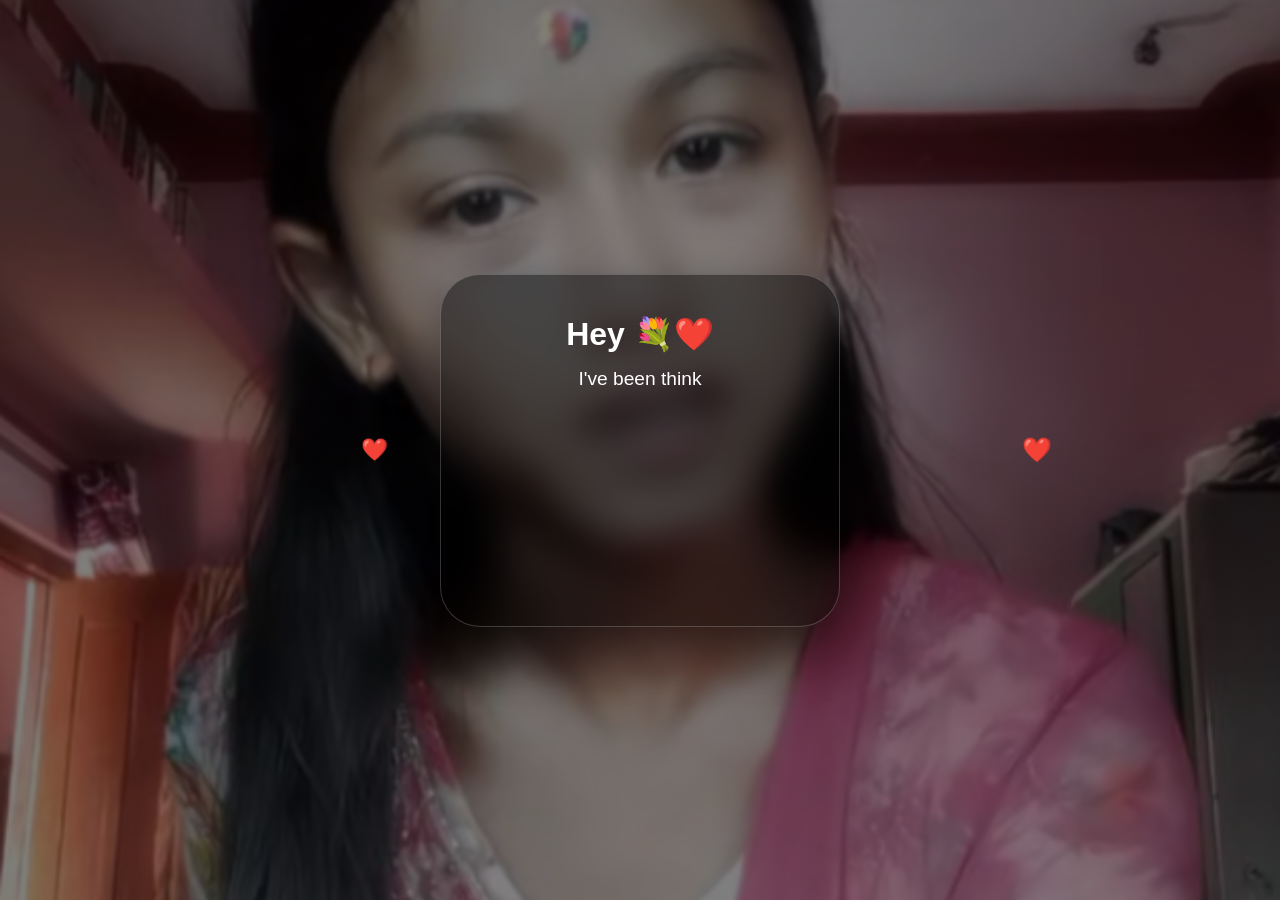
==== index.html @ e8b163b7 "Update index.html" ====
<!DOCTYPE html>
<html lang="en">
<head>
    <meta charset="UTF-8">
    <meta name="viewport" content="width=device-width, initial-scale=1.0">
    <title>For Someone Special ❤️</title>
    <style>
        :root {
            --primary-pink: #ff758c;
            --accent-green: #00ff88;
        }

        * { margin: 0; padding: 0; box-sizing: border-box; font-family: 'Segoe UI', sans-serif; }

        body {
            min-height: 100vh;
            display: flex;
            justify-content: center;
            align-items: center;
            overflow: hidden;
            background: linear-gradient(rgba(0,0,0,0.5), rgba(0,0,0,0.5)), url("her.png");
            background-size: cover;
            background-position: center;
        }

        .heart {
            position: absolute;
            pointer-events: none;
            z-index: 1;
            animation: floatUp 6s linear infinite;
        }

        @keyframes floatUp {
            0% { transform: translateY(110vh) rotate(0deg); opacity: 1; }
            100% { transform: translateY(-10vh) rotate(360deg); opacity: 0; }
        }

        @keyframes hoverFloat {
            0%, 100% { transform: translateY(0); }
            50% { transform: translateY(-10px); }
        }

        .container {
            position: relative;
            z-index: 10;
            text-align: center;
            color: white;
            background: rgba(0, 0, 0, 0.45);
            backdrop-filter: blur(15px);
            border: 1px solid rgba(255, 255, 255, 0.2);
            padding: 40px 25px;
            border-radius: 40px;
            width: 90%;
            max-width: 400px;
            box-shadow: 0 20px 50px rgba(0,0,0,0.5);
        }

        .typing {
            margin: 15px 0;
            font-size: 1.2rem;
            min-height: 50px;
            font-weight: 300;
        }

        #final-reveal {
            opacity: 0;
            transform: scale(0.8);
            transition: all 0.8s cubic-bezier(0.175, 0.885, 0.32, 1.275);
            pointer-events: none;
        }

        #final-reveal.show {
            opacity: 1;
            transform: scale(1);
            pointer-events: auto;
        }

        .buttons {
            display: flex;
            justify-content: center;
            align-items: center;
            gap: 15px;
            margin-top: 25px;
            min-height: 100px;
        }

        button {
            padding: 12px 35px;
            font-size: 1.1rem;
            font-weight: bold;
            border: none;
            border-radius: 50px;
            cursor: pointer;
            transition: all 0.3s cubic-bezier(0.175, 0.885, 0.32, 1.275);
            animation: hoverFloat 3s ease-in-out infinite;
        }

        #noBtn { animation-delay: 0.5s; }

        button:hover {
            transform: scale(1.1) translateY(-5px);
            box-shadow: 0 10px 20px rgba(255, 255, 255, 0.2);
        }

        .yes { background: var(--accent-green); color: #004d2c; }
        .no { background: #ff4d4d; color: white; }

        .celebration {
            position: fixed;
            inset: 0;
            z-index: 100;
            display: flex;
            justify-content: center;
            align-items: center;
            flex-direction: column;
            background: linear-gradient(135deg, #ff758c, #ff4d4d);
            color: white;
            text-align: center;
            padding: 20px;
        }

        .social-btn {
            margin-top: 20px;
            padding: 12px 30px;
            background: white;
            color: #ff4d4d;
            text-decoration: none;
            border-radius: 50px;
            font-weight: bold;
        }
    </style>
</head>
<body>

<div class="container">
    <h1>Hey 💐❤️</h1>
    
    <div class="typing" id="text"></div>

    <div id="final-reveal">
        <h2 id="mainQuestion" style="margin-top: 10px;">Will you be mine? 🤭</h2>
        <div class="buttons">
            <button class="yes" id="yesBtn" onclick="yesClick()">Yes 😍</button>
            <button class="no" id="noBtn" onclick="noClick()">No 😅</button>
        </div>
    </div>
</div>

<script>
    // 1. Background Hearts
    function spawnHearts() {
        const h = document.createElement("div");
        h.className = "heart";
        h.innerHTML = "❤️";
        h.style.left = Math.random() * 100 + "vw";
        h.style.fontSize = (15 + Math.random() * 20) + "px";
        h.style.animationDuration = (4 + Math.random() * 3) + "s";
        document.body.appendChild(h);
        setTimeout(() => h.remove(), 6000);
    }
    setInterval(spawnHearts, 400);

    // 2. Typing Effect Logic
    const lines = [
        "I've been thinking about us...",
        "You make everything better 😊",
        "And I really have to ask..."
    ];
    
    let lineIdx = 0;
    let charIdx = 0;
    let target = document.getElementById("text");

    function type() {
        if (lineIdx < lines.length) {
            if (charIdx < lines[lineIdx].length) {
                target.innerHTML += lines[lineIdx].charAt(charIdx);
                charIdx++;
                setTimeout(type, 70);
            } else {
                setTimeout(() => {
                    if (lineIdx < lines.length - 1) {
                        target.innerHTML = "";
                        charIdx = 0;
                        lineIdx++;
                        type();
                    } else {
                        showQuestion();
                    }
                }, 1500);
            }
        }
    }

    function showQuestion() {
        document.getElementById("final-reveal").classList.add("show");
    }

    type(); 

    // 3. Updated Logic for the emoji 😩
    let noClickCount = 0;

    function noClick() {
        const noBtn = document.getElementById("noBtn");
        const question = document.getElementById("mainQuestion");
        
        noClickCount++;

        if (noClickCount === 1) {
            // Main question text changes
            question.innerHTML = "Think again! 🤔";
            // No button emoji changes to 😩
            noBtn.innerHTML = "No 😩";
        } else if (noClickCount >= 2) {
            // Second click: No button transforms to Yes
            noBtn.innerHTML = "Yes! 😍";
            noBtn.style.background = "#00ff88";
            noBtn.style.color = "#004d2c";
            noBtn.onclick = yesClick;
            
            // Speed up the hover animation for excitement
            noBtn.style.animation = "hoverFloat 1s ease-in-out infinite";
        }
    }

    function yesClick() {
    document.querySelector(".container").style.display = "none";
    const final = document.createElement("div");
    final.className = "celebration";
    
    // Updated HTML to include the GIF at the top
    final.innerHTML = `
        <img src="https://media4.giphy.com/media/v1.Y2lkPTc5MGI3NjExdXB5eHVicHJrZWhvc3J1dm9qZTRvdnlxY2I1ZWJ3cTJtOXBjMnE5aSZlcD12MV9pbnRlcm5hbF9naWZfYnlfaWQmY3Q9Zw/1JmGiBtqTuehfYxuy9/giphy.gif" 
             alt="Hugging Bears" 
             style="width: 200px; margin-bottom: 20px; border-radius: 20px;">
        
        <h1 style="font-size: 2.5rem; margin-bottom: 10px;"> I knew you couldn't say no! 😉💖</h1>
        <p style="font-size: 1.2rem;">Check your messages!</p>
        <a href="https://www.instagram.com/sujalbhurtel_069/#" target="_blank" class="social-btn">Message Me Now 💌</a>
    `;
    
    document.body.appendChild(final);
    
    // Burst of hearts for the celebration
    for(let i=0; i<100; i++) setTimeout(spawnHearts, i*20);
}
</script>

</body>
</html>
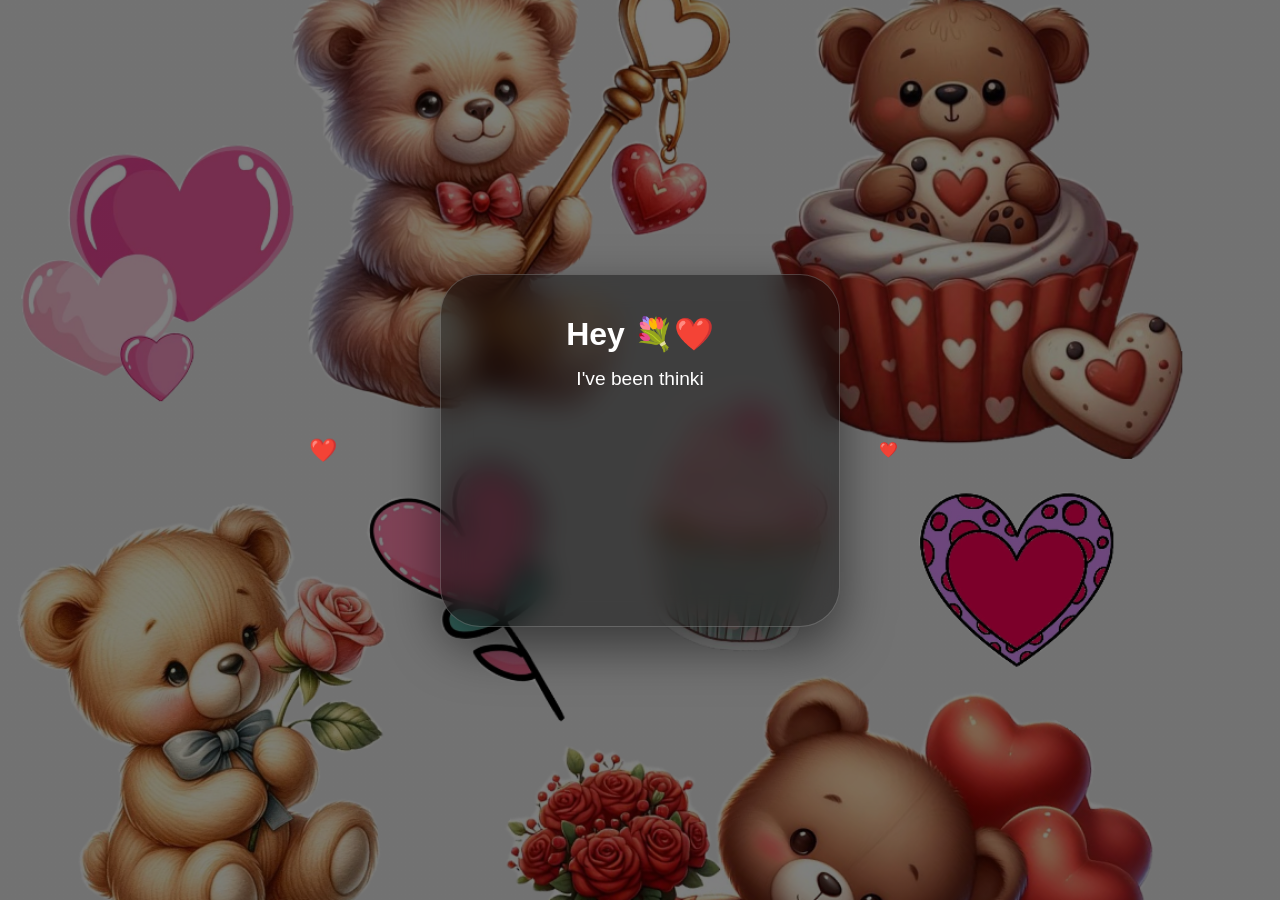
==== commit 96b623ae: "Update index.html" ====
--- a/index.html
+++ b/index.html
@@ -164,7 +164,10 @@
     const lines = [
         "I've been thinking about us...",
         "You make everything better 😊",
-        "And I really have to ask..."
+        "Whenever I talk to you, my day becomes great💖",
+        "I never knew what love truly meant until you walked into my life.💝",
+        "You're the reason behind my every smile these days🤭",
+        "And I really wanted to ask...",
     ];
     
     let lineIdx = 0;
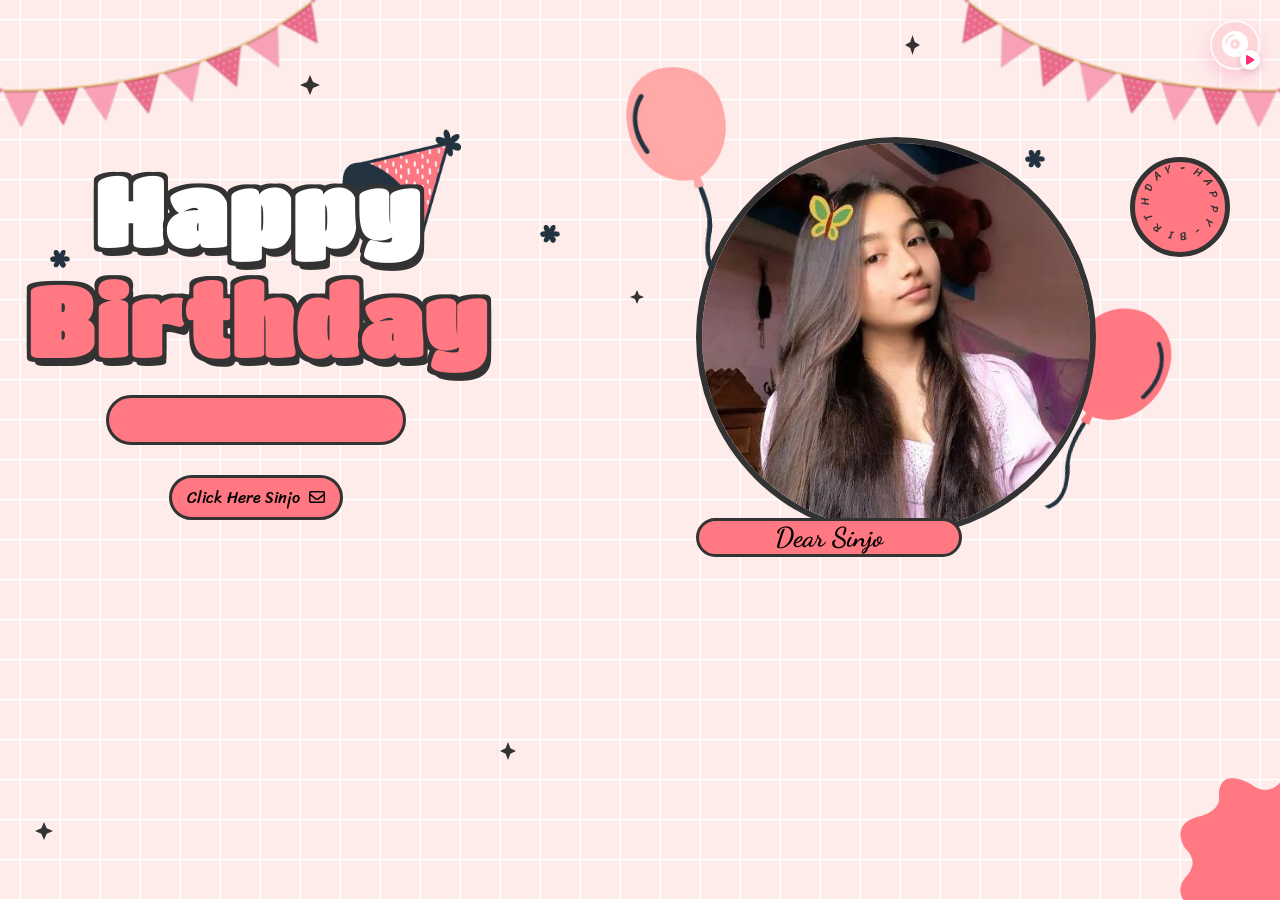
==== commit cc16d4e4: "Add files via upload" ====
--- a/index.html
+++ b/index.html
@@ -1,254 +1,317 @@
 <!DOCTYPE html>
 <html lang="en">
+
 <head>
     <meta charset="UTF-8">
     <meta name="viewport" content="width=device-width, initial-scale=1.0">
-    <title>For Someone Special ❤️</title>
-    <style>
-        :root {
-            --primary-pink: #ff758c;
-            --accent-green: #00ff88;
+    <meta name="title" content="Happy Birthday Website 2.0 | Aoudumber Bade">
+    <meta name="github" content="https://github.com/Aoudumber-Bade">
+    <title>Happy Birthday, Sinjo😚</title>
+    <link rel="stylesheet" href="style.css">
+    <link rel="stylesheet" href="https://cdnjs.cloudflare.com/ajax/libs/font-awesome/6.5.1/css/all.min.css"
+        integrity="sha512-DTOQO9RWCH3ppGqcWaEA1BIZOC6xxalwEsw9c2QQeAIftl+Vegovlnee1c9QX4TctnWMn13TZye+giMm8e2LwA=="
+        crossorigin="anonymous" referrerpolicy="no-referrer" />
+    <link
+        href="https://fonts.googleapis.com/css2?family=Dancing+Script:wght@500;700&family=Poppins:wght@400;600&display=swap"
+        rel="stylesheet">
+    <script src="https://code.jquery.com/jquery-3.7.1.min.js"
+        integrity="sha256-/JqT3SQfawRcv/BIHPThkBvs0OEvtFFmqPF/lYI/Cxo=" crossorigin="anonymous"></script>
+</head>
+
+<body>
+    <!-- Background Music Player -->
+    <div class="music-player-container">
+        <audio id="bgMusic" loop>
+            <!-- Replace 'assets/song.mp3' with your audio file path -->
+            <source src="./assets/song.mp3" type="audio/mpeg">
+            Your browser does not support the audio element.
+        </audio>
+        <button id="musicToggleBtn" class="music-btn" title="Toggle Background Music">
+            <i class="fa-solid fa-compact-disc disc-icon"></i>
+            <span class="music-status"><i class="fa-solid fa-play" id="musicIcon"></i></span>
+        </button>
+    </div>
+
+    <div id="wrapper">
+        <div class="flag__birthday">
+            <img src="./assets/1.png" alt="" width="350" class="flag__left">
+            <img src="./assets/1.png" alt="" width="350" class="flag__right">
+        </div>
+        <div class="content">
+            <div class="left">
+                <div class="title">
+                    <h1 class="happy">
+                        <span style="--t: 4s;">H</span>
+                        <span style="--t: 4.2s;">a</span>
+                        <span style="--t: 4.4s;">p</span>
+                        <span style="--t: 4.6s;">p</span>
+                        <span style="--t: 4.8s;">y</span>
+                    </h1>
+                    <h1 class="birthday">
+                        <span style="--t: 5s;">B</span>
+                        <span style="--t: 5.2s;">i</span>
+                        <span style="--t: 5.4s;">r</span>
+                        <span style="--t: 5.6s;">t</span>
+                        <span style="--t: 5.8s;">h</span>
+                        <span style="--t: 6s;">d</span>
+                        <span style="--t: 6.2s;">a</span>
+                        <span style="--t: 6.4s;">y</span>
+                    </h1>
+                    <div class="hat">
+                        <img src="./assets/hat.png" alt="" width="130">
+                    </div>
+                </div>
+                <div class="date__of__birth">
+                    <span></span>
+                </div>
+                <div class="btn">
+                    <button id="btn__letter">
+                        <div class="mail">
+                            Click Here Sinjo
+                            <i class="fa-regular fa-envelope"></i>
+                        </div>
+                    </button>
+
+                </div>
+            </div>
+            <div class="right">
+                <div class="box__account">
+                    <div class="image">
+                        <img src="./assets/umnamed.png" alt="">
+                    </div>
+                    <div class="name">
+                        <i class="fa-solid fa-heart"></i>
+                        <span>Dear Sinjo</span>
+                        <i class="fa-solid fa-heart"></i>
+                    </div>
+                    <div class="balloon_one">
+                        <img width="100px" src="./assets/balloon1.png" alt="">
+                    </div>
+                    <div class="balloon_two">
+                        <img width="100px" src="./assets/balloon2.png" alt="">
+                    </div>
+                </div>
+                <div class="cricle">
+                    <div class="text__cricle">
+                        <span style="--i: 1;">h</span>
+                        <span style="--i: 2;">a</span>
+                        <span style="--i: 3;">p</span>
+                        <span style="--i: 4;">p</span>
+                        <span style="--i: 5;">y</span>
+                        <span style="--i: 6;">-</span>
+                        <span style="--i: 7;">b</span>
+                        <span style="--i: 8;">i</span>
+                        <span style="--i: 9;">r</span>
+                        <span style="--i: 10;">t</span>
+                        <span style="--i: 11;">h</span>
+                        <span style="--i: 12;">d</span>
+                        <span style="--i: 13;">a</span>
+                        <span style="--i: 14;">y</span>
+                        <span style="--i: 15;">-</span>
+                    </div>
+                    <i class="fa-solid fa-heart"></i>
+                </div>
+            </div>
+        </div>
+        <div class="decorate_star star1" style="--t: 15s;"></div>
+        <div class="decorate_star star2" style="--t: 15.2s;"></div>
+        <div class="decorate_star star3" style="--t: 15.4s;"></div>
+        <div class="decorate_star star4" style="--t: 15.6s;"></div>
+        <div class="decorate_star star5" style="--t: 15.8s;"></div>
+        <div class="decorate_flower--one" style="--t: 15s;">
+            <img width="20" src="./assets/decorate_flower.png" alt="">
+        </div>
+        <div class="decorate_flower--two" style="--t: 15.3s;">
+            <img width="20" src="./assets/decorate_flower.png" alt="">
+        </div>
+        <div class="decorate_flower--three" style="--t: 15.6s;">
+            <img width="20" src="./assets/decorate_flower.png" alt="">
+        </div>
+        <div class="decorate_bottom">
+            <img src="./assets/decorate.png" alt="" width="100">
+        </div>
+        <div class="smiley__icon">
+            <img src="./assets/smiley_icon.png" alt="" width="100">
+        </div>
+
+
+        <div class="boxMail">
+            <i class="fa-solid fa-xmark"></i>
+            <div class="boxMail-container">
+                <div class="card1">
+                    <div class="userImg">
+                        <img src="assets/umnamed.png" alt="">
+                    </div>
+                    <h4 class="username">To: Sinjo 💖<span class="underline"></span></h4>
+
+                    <h3>Happy Birthday</h3>
+                    <div class="imageCute">
+                        <img src="cute1.png" alt="">
+                    </div>
+                </div>
+                <div class="card2">
+                    <div class="card2-content">
+                        <h3>To You!</h3>
+                        <h2>Happy birthday 🥳🎂🥳 babe😚💞, the day you come into my life I was not really much attached to
+                            you but day by day you became close to my heart . I wish I could remove some of the pain from your life which you are bearing alone. But you're
+                            always welcome 🤗 you can talk anytime you want to talk specially those which you can't say
+                            to others. And this year your all dreams come true. I am wishing you happy birthday
+                            🎈🎂🎈 sanu. Love you sooo muchhhh💋. And I am so sorry for all my mistakes that I have ever made with you and I promise that I will never repeate them again, Sorry😖. 
+            
+                        </h2>
+
+                        <div class="imageCute2">
+                            <img src="cute2.png" alt="">
+                        </div>
+                    </div>
+                </div>
+            </div>
+        </div>
+    </div>
+   
+</body>
+<script>
+    let datetxt = "5 August,Special day";
+    let datatxtletter = "My love. You are a very special girl. I always silently thank you for coming into my life. Today, I wish you all the best, lots of health, and lots of joy. I always hope we will celebrate many more birthdays like this together. Happy birthday to you.💕";
+    let titleLetter = "To you";
+    let charArrDate = datetxt.split('');
+    let charArrDateLetter = datatxtletter.split('');
+    let charArrTitle = titleLetter.split('');
+    let currentIndex = 0;
+    let currentIndexLetter = 0;
+    let currentIndexTitle = 0;
+    let date__of__birth = document.querySelector(".date__of__birth span");
+    let text__letter = document.querySelector(".text__letter p");
+    
+    setTimeout(function () {
+        timeDatetxt = setInterval(function () {
+            if (currentIndex < charArrDate.length) {
+                date__of__birth.textContent += charArrDate[currentIndex];
+                currentIndex++;
+            }
+            else {
+                let i = document.createElement("i");
+                i.className = "fa-solid fa-star"
+                document.querySelector(".date__of__birth").prepend(i)
+                document.querySelector(".date__of__birth").appendChild(i.cloneNode(true))
+                clearInterval(timeDatetxt)
+            }
+        }, 100)
+    }, 12000)
+
+    var intervalContent;
+    var intervalTitle;
+    $("#btn__letter").on("click", function () {
+        // Trigger music when user opens the letter if not playing already
+        playAudio();
+
+        $(".box__letter").slideDown()
+        setTimeout(function () {
+            $(".letter__border").slideDown();
+        }, 1000)
+        setTimeout(function () {
+            intervalTitle = setInterval(function () {
+                if (currentIndexTitle < charArrTitle.length) {
+                    document.querySelector(".title__letter").textContent += charArrTitle[currentIndexTitle];
+                    let i = document.createElement("i");
+                    i.className = "fa-solid fa-heart"
+                    document.querySelector(".title__letter").appendChild(i)
+                    currentIndexTitle++;
+                }
+                else {
+                    clearInterval(intervalTitle)
+                }
+            }, 100)
+        }, 2000)
+        setTimeout(function () {
+            document.querySelector("#heart__letter").classList.add("animationOp");
+            document.querySelector(".love__img").classList.add("animationOp");
+            document.querySelector("#mewmew").classList.add("animationOp");
+        }, 2800)
+        setTimeout(function () {
+            document.querySelectorAll(".heart").forEach((item) => {
+                item.classList.add("animation")
+            })
+        }, 3500)
+        setTimeout(function () {
+            intervalContent = setInterval(function () {
+                if (currentIndexLetter < charArrDateLetter.length) {
+                    text__letter.textContent += charArrDateLetter[currentIndexLetter];
+                    currentIndexLetter++;
+                }
+                else {
+                    clearInterval(intervalContent)
+                }
+            }, 50)
+        }, 6000)
+    })
+    
+    $(".close").on("click", function () {
+        clearInterval(intervalContent)
+        document.querySelector(".title__letter").textContent = "";
+        text__letter.textContent = "";
+        currentIndexLetter = 0
+        currentIndexTitle = 0
+        document.querySelector("#heart__letter").classList.remove("animationOp");
+        document.querySelector(".love__img").classList.remove("animationOp");
+        document.querySelector("#mewmew").classList.remove("animationOp");
+        document.querySelectorAll(".heart").forEach((item) => {
+            item.classList.remove("animation")
+        })
+        $(".box__letter").slideUp();
+        $(".letter__border").slideUp();
+    })
+
+    let mailBox = document.querySelector('.mail')
+    let boxmail = document.querySelector('.boxMail')
+    var close = document.querySelector('.fa-xmark')
+    mailBox.onclick = function () {
+        // Trigger music when clicking the envelope card
+        playAudio();
+        mailBox.classList.toggle('active')
+        boxmail.classList.add('active')
+    }
+
+    close.addEventListener('click', function () {
+        boxmail.classList.remove('active')
+    })
+
+    /* --- Music Player Control Script --- */
+    const audio = document.getElementById('bgMusic');
+    const musicBtn = document.getElementById('musicToggleBtn');
+    const musicIcon = document.getElementById('musicIcon');
+
+    function playAudio() {
+        audio.play().then(() => {
+            musicBtn.classList.add('playing');
+            musicIcon.className = "fa-solid fa-pause";
+        }).catch(() => {
+            // Browser restricted autoplay until interaction
+        });
+    }
+
+    function pauseAudio() {
+        audio.pause();
+        musicBtn.classList.remove('playing');
+        musicIcon.className = "fa-solid fa-play";
+    }
+
+    musicBtn.addEventListener('click', function (e) {
+        e.stopPropagation();
+        if (audio.paused) {
+            playAudio();
+        } else {
+            pauseAudio();
         }
-
-        * { margin: 0; padding: 0; box-sizing: border-box; font-family: 'Segoe UI', sans-serif; }
-
-        body {
-            min-height: 100vh;
-            display: flex;
-            justify-content: center;
-            align-items: center;
-            overflow: hidden;
-            background: linear-gradient(rgba(0,0,0,0.5), rgba(0,0,0,0.5)), url("her.png");
-            background-size: cover;
-            background-position: center;
+    });
+
+    // Auto-start music on first interaction anywhere on page if blocked by browser policy
+    document.addEventListener('click', function initialPlay() {
+        if (audio.paused) {
+            playAudio();
         }
-
-        .heart {
-            position: absolute;
-            pointer-events: none;
-            z-index: 1;
-            animation: floatUp 6s linear infinite;
-        }
-
-        @keyframes floatUp {
-            0% { transform: translateY(110vh) rotate(0deg); opacity: 1; }
-            100% { transform: translateY(-10vh) rotate(360deg); opacity: 0; }
-        }
-
-        @keyframes hoverFloat {
-            0%, 100% { transform: translateY(0); }
-            50% { transform: translateY(-10px); }
-        }
-
-        .container {
-            position: relative;
-            z-index: 10;
-            text-align: center;
-            color: white;
-            background: rgba(0, 0, 0, 0.45);
-            backdrop-filter: blur(15px);
-            border: 1px solid rgba(255, 255, 255, 0.2);
-            padding: 40px 25px;
-            border-radius: 40px;
-            width: 90%;
-            max-width: 400px;
-            box-shadow: 0 20px 50px rgba(0,0,0,0.5);
-        }
-
-        .typing {
-            margin: 15px 0;
-            font-size: 1.2rem;
-            min-height: 50px;
-            font-weight: 300;
-        }
-
-        #final-reveal {
-            opacity: 0;
-            transform: scale(0.8);
-            transition: all 0.8s cubic-bezier(0.175, 0.885, 0.32, 1.275);
-            pointer-events: none;
-        }
-
-        #final-reveal.show {
-            opacity: 1;
-            transform: scale(1);
-            pointer-events: auto;
-        }
-
-        .buttons {
-            display: flex;
-            justify-content: center;
-            align-items: center;
-            gap: 15px;
-            margin-top: 25px;
-            min-height: 100px;
-        }
-
-        button {
-            padding: 12px 35px;
-            font-size: 1.1rem;
-            font-weight: bold;
-            border: none;
-            border-radius: 50px;
-            cursor: pointer;
-            transition: all 0.3s cubic-bezier(0.175, 0.885, 0.32, 1.275);
-            animation: hoverFloat 3s ease-in-out infinite;
-        }
-
-        #noBtn { animation-delay: 0.5s; }
-
-        button:hover {
-            transform: scale(1.1) translateY(-5px);
-            box-shadow: 0 10px 20px rgba(255, 255, 255, 0.2);
-        }
-
-        .yes { background: var(--accent-green); color: #004d2c; }
-        .no { background: #ff4d4d; color: white; }
-
-        .celebration {
-            position: fixed;
-            inset: 0;
-            z-index: 100;
-            display: flex;
-            justify-content: center;
-            align-items: center;
-            flex-direction: column;
-            background: linear-gradient(135deg, #ff758c, #ff4d4d);
-            color: white;
-            text-align: center;
-            padding: 20px;
-        }
-
-        .social-btn {
-            margin-top: 20px;
-            padding: 12px 30px;
-            background: white;
-            color: #ff4d4d;
-            text-decoration: none;
-            border-radius: 50px;
-            font-weight: bold;
-        }
-    </style>
-</head>
-<body>
-
-<div class="container">
-    <h1>Hey 💐❤️</h1>
-    
-    <div class="typing" id="text"></div>
-
-    <div id="final-reveal">
-        <h2 id="mainQuestion" style="margin-top: 10px;">Will you be mine? 🤭</h2>
-        <div class="buttons">
-            <button class="yes" id="yesBtn" onclick="yesClick()">Yes 😍</button>
-            <button class="no" id="noBtn" onclick="noClick()">No 😅</button>
-        </div>
-    </div>
-</div>
-
-<script>
-    // 1. Background Hearts
-    function spawnHearts() {
-        const h = document.createElement("div");
-        h.className = "heart";
-        h.innerHTML = "❤️";
-        h.style.left = Math.random() * 100 + "vw";
-        h.style.fontSize = (15 + Math.random() * 20) + "px";
-        h.style.animationDuration = (4 + Math.random() * 3) + "s";
-        document.body.appendChild(h);
-        setTimeout(() => h.remove(), 6000);
-    }
-    setInterval(spawnHearts, 400);
-
-    // 2. Typing Effect Logic
-    const lines = [
-        "I've been thinking about us...",
-        "You make everything better 😊",
-        "Whenever I talk to you, my day becomes great💖",
-        "I never knew what love truly meant until you walked into my life.💝",
-        "You're the reason behind my every smile these days🤭",
-        "And I really wanted to ask...",
-    ];
-    
-    let lineIdx = 0;
-    let charIdx = 0;
-    let target = document.getElementById("text");
-
-    function type() {
-        if (lineIdx < lines.length) {
-            if (charIdx < lines[lineIdx].length) {
-                target.innerHTML += lines[lineIdx].charAt(charIdx);
-                charIdx++;
-                setTimeout(type, 70);
-            } else {
-                setTimeout(() => {
-                    if (lineIdx < lines.length - 1) {
-                        target.innerHTML = "";
-                        charIdx = 0;
-                        lineIdx++;
-                        type();
-                    } else {
-                        showQuestion();
-                    }
-                }, 1500);
-            }
-        }
-    }
-
-    function showQuestion() {
-        document.getElementById("final-reveal").classList.add("show");
-    }
-
-    type(); 
-
-    // 3. Updated Logic for the emoji 😩
-    let noClickCount = 0;
-
-    function noClick() {
-        const noBtn = document.getElementById("noBtn");
-        const question = document.getElementById("mainQuestion");
-        
-        noClickCount++;
-
-        if (noClickCount === 1) {
-            // Main question text changes
-            question.innerHTML = "Think again! 🤔";
-            // No button emoji changes to 😩
-            noBtn.innerHTML = "No 😩";
-        } else if (noClickCount >= 2) {
-            // Second click: No button transforms to Yes
-            noBtn.innerHTML = "Yes! 😍";
-            noBtn.style.background = "#00ff88";
-            noBtn.style.color = "#004d2c";
-            noBtn.onclick = yesClick;
-            
-            // Speed up the hover animation for excitement
-            noBtn.style.animation = "hoverFloat 1s ease-in-out infinite";
-        }
-    }
-
-    function yesClick() {
-    document.querySelector(".container").style.display = "none";
-    const final = document.createElement("div");
-    final.className = "celebration";
-    
-    // Updated HTML to include the GIF at the top
-    final.innerHTML = `
-        <img src="https://media4.giphy.com/media/v1.Y2lkPTc5MGI3NjExdXB5eHVicHJrZWhvc3J1dm9qZTRvdnlxY2I1ZWJ3cTJtOXBjMnE5aSZlcD12MV9pbnRlcm5hbF9naWZfYnlfaWQmY3Q9Zw/1JmGiBtqTuehfYxuy9/giphy.gif" 
-             alt="Hugging Bears" 
-             style="width: 200px; margin-bottom: 20px; border-radius: 20px;">
-        
-        <h1 style="font-size: 2.5rem; margin-bottom: 10px;"> I knew you couldn't say no! 😉💖</h1>
-        <p style="font-size: 1.2rem;">Check your messages!</p>
-        <a href="https://www.instagram.com/sujalbhurtel_069/#" target="_blank" class="social-btn">Message Me Now 💌</a>
-    `;
-    
-    document.body.appendChild(final);
-    
-    // Burst of hearts for the celebration
-    for(let i=0; i<100; i++) setTimeout(spawnHearts, i*20);
-}
+        document.removeEventListener('click', initialPlay);
+    }, { once: true });
 </script>
 
-</body>
-</html>
+</html>
--- a/style.css
+++ b/style.css
@@ -0,0 +1,1097 @@
+@import url('https://fonts.googleapis.com/css2?family=Coiny&family=Titan+One&display=swap');
+@import url('https://fonts.googleapis.com/css2?family=Nerko+One&family=Sriracha&display=swap');
+@import url('https://fonts.googleapis.com/css2?family=Dancing+Script:wght@700&display=swap');
+*{
+    padding: 0;
+    margin: 0;
+    box-sizing: border-box;
+}
+:root{
+    --color-pink: #feecea;
+    --color-white: #fff;
+    --color-black: #333;
+    --color-text-pink: #FF7882;
+    --color-heart: #FF7882;
+    --color-bg-letter: #fff8e4;
+    --color-border: #DACCBF;
+}
+html{
+    height: 100%;
+}
+body {
+    position: relative;
+    font-size: 16px;
+    margin: 0;
+    padding: 0;
+    height: 100%;
+    background-image:linear-gradient(var(--color-pink), var(--color-pink));
+}
+#wrapper{
+    position: relative;
+    background-color: transparent;
+    background-image: linear-gradient(0deg, transparent 24%, rgba(255, 255, 255, 1) 25%, rgba(255, 255, 255, 1) 26%, transparent 27%, transparent 74%, rgba(255, 255, 255, 1) 75%, rgba(255, 255, 255, 1) 76%, transparent 77%, transparent), linear-gradient(90deg, transparent 24%, rgba(255, 255, 255, 1) 25%, rgba(255, 255, 255,1) 26%, transparent 27%, transparent 74%, rgba(255, 255, 255, 1) 75%, rgba(255, 255, 255, 1) 76%, transparent 77%, transparent);
+    height:100%;
+    background-size:80px 80px;
+    overflow: hidden;
+    z-index: 1;
+}
+.flag__birthday{
+    display: flex;
+    justify-content: space-between;
+    transform: translateY(-200px);
+    animation: translateYFlag 1.5s 2s forwards;
+}
+@keyframes translateYFlag{
+    to{
+        transform: translateY(-10px);
+    }
+}
+.flag__birthday .flag__left{
+    transform: rotate(-10deg) translate(-20px,30px);
+}
+.flag__birthday .flag__right{
+    transform: rotate(10deg) translate(20px,30px) scaleX(-1);
+}
+.content{
+    width: 100%;
+    position: relative;
+    display: flex;
+    padding-top: 3rem;
+}
+.content .left, .content .right{
+    position: relative;
+    display: flex;
+    flex-direction: column;
+    justify-content: center;
+    align-items: center;
+}
+.content .left{
+    width: 40%;
+}
+.content .right{
+    width: 60%;
+}
+.left .btn{
+    transform: scale(0);
+    animation: scaleCricle 2s 16s forwards ease-in-out;
+}
+#btn__letter{
+    position: relative;
+    margin-top: 30px;
+    background-color: var(--color-text-pink);
+    outline: none;
+    padding: 5px 15px;
+    font-size: 1rem;
+    border-radius: 50px;
+    border: 3px solid var(--color-black);
+    font-family: "Sriracha", cursive;
+    display: flex;
+    align-items: center;
+    justify-content: center;
+    cursor: pointer;
+    z-index: 2;
+    transform: scale(1);
+    transition: all .5s ease-in-out;
+}
+#btn__letter:active{
+    transform: scale(0.7);
+}
+#btn__letter i{
+    margin-left: 5px;
+}
+#btn__letter:hover{
+    border-color: var(--color-heart);
+    background-color: var(--color-heart);
+    color: #fff;
+    box-shadow: rgba(0, 0, 0, 0.24) 0px 3px 8px;
+}
+
+#btn__letter:hover i{
+    animation: rotateHeart 1s infinite linear;
+}
+@keyframes rotateHeart{
+    0%,50%, 100%{
+        transform: rotate(0deg);
+    }
+    25%{
+        transform: rotate(12deg);
+    }
+    75%{
+        transform: rotate(-12deg);
+    }
+}
+.title{
+    position: relative;
+    width: 100%;
+    display: flex;
+    justify-content: center;
+    font-family: "Titan One", sans-serif;
+    font-size: 3rem;
+    flex-direction: column;
+    perspective: 1000px;
+}
+.title .happy, .title .birthday{
+    position: relative;
+    text-shadow: 4px 4px var(--color-black), 
+                -4px 4px var(--color-black), 
+                4px -4px var(--color-black), 
+                -4px -4px var(--color-black), 
+                4px 8px 0 var(--color-black);
+    font-weight: bold;
+    display: flex;
+    justify-content: center;
+}
+.title .happy{
+    color: var(--color-white);
+}
+.title .happy span, .title .birthday span{
+    transform: translateY(50px);
+    opacity: 0;
+    visibility: hidden;
+    animation: txtTranslateY .5s var(--t) forwards;
+}
+@keyframes txtTranslateY{
+    100%{
+        transform: translateY(0);
+        opacity: 1;
+        visibility: visible;
+    }
+}
+.title .birthday{
+    color: var(--color-text-pink);
+}
+
+.title .hat{
+    position: absolute;
+    right: 45px;
+    top: -350px;
+    transform: rotate(-40deg);
+    z-index: -1;
+    animation: topHat 4s 7s forwards ease;
+}
+@keyframes topHat{
+    20%, 30%{
+        top: -30px;
+        transform-origin: left;
+        transform: rotate(-40deg);
+    }
+    35%, 100%{
+        top: -30px;
+        transform: rotate(0deg);
+    }
+}
+.date__of__birth, .name{
+    display: flex;
+    justify-content:space-around;
+    align-items: center;
+    background-color: var(--color-text-pink);
+    border-radius: 50px;
+    margin-top: 20px;
+    font-family: "Sriracha", cursive;
+    
+}
+.date__of__birth{
+    border: 3px solid var(--color-black);
+    position: relative;
+    transform: translateY(-100px);
+    z-index: -1;
+    opacity: 0;
+    visibility: hidden;
+    width: 0px;
+    animation: dateOfBirth 5s 9s forwards;
+}
+@keyframes dateOfBirth{
+    20%,40%{
+        width: 0px;
+        height: 0;
+        transform: translateY(0px);
+        opacity: 1;
+        visibility: visible;
+    }
+    45%{
+        transform: translateY(0px);
+        opacity: 1;
+        visibility: visible;
+        width: 300px;
+        height: 0px;
+    }
+    50%,100%{
+        transform: translateY(0px);
+        opacity: 1;
+        visibility: visible;
+        width: 300px;
+        height: 50px;
+    }
+}
+.name{
+    position: absolute;
+    padding: 0px 20px;
+    bottom: -20px;
+    border: 3px solid var(--color-black);
+    font-family: 'Dancing Script', cursive;
+}
+.date__of__birth span, .name span{
+    font-weight: bold;
+    margin: 0px 40px;
+}
+.date__of__birth span{
+    font-size: 1.2rem;
+}
+.name span{
+    font-size: 1.7rem;
+}
+.right .box__account{
+    position: relative;
+    transform: translateY(700px);
+    animation: topBoxImage 8s 7s forwards ease-in;
+}
+@keyframes topBoxImage{
+    to{
+        transform: translateY(0);
+    }
+}
+.content .right .image{
+    position: relative;
+    width: 400px;
+    height: 400px;
+    border-radius: 50%;
+    overflow: hidden;
+    display: flex;
+    align-items: center;
+    border: 6px solid var(--color-black);
+}
+.content .right .image img{
+    width: 100%;
+    object-fit: cover;
+
+}
+.cricle{
+    position: absolute;
+    top: 20px;
+    right: 50px;
+    display: flex;
+    justify-content: center;
+    align-items: center;
+    transform: scale(0);
+    animation: scaleCricle 3s 15s forwards ease-in-out;
+}
+@keyframes scaleCricle {
+    0%{
+        transform: scale(0);
+    }
+    10%{
+        transform: scale(1.3);
+    }
+    20%{
+        transform: scale(0.7);
+    }
+    30%,100%{
+        transform: scale(1);
+    }
+
+}
+.text__cricle{
+    width: 100px;
+    height: 100px;
+    background-color: var(--color-text-pink);
+    border-radius: 50%;
+    border: 5px solid var(--color-black);
+    display: flex;
+    justify-content: center;
+    align-items: center;
+    animation: rotateCricle 5s linear infinite;
+}
+@keyframes rotateCricle{
+    to{
+        transform: rotate(360deg);
+    }
+}
+.text__cricle span{
+    top: 0%;
+    left: 50%;
+    position: absolute;
+    color: var(--color-black);
+    transform: rotate(calc(var(--i) * 24deg));
+    transform-origin: 0 45px;
+    font-family: "Sriracha", cursive;
+    text-transform: uppercase;
+    font-size: 0.7rem;
+}
+.fa-heart{
+    color: var(--color-heart);
+    filter: drop-shadow(0 0 3px var(--color-heart));
+    animation: scaleHeart 1s infinite linear;
+}
+.cricle .fa-heart{
+    position: absolute;
+    transform: scale(0.85);
+}
+@keyframes scaleHeart{
+    50%{
+        transform: scale(1.2);
+    }
+}
+.right .balloon_one{
+    position: absolute;
+    top: -70px;
+    left: -70px;
+    animation: balloon1 2s infinite linear;
+}
+@keyframes balloon1{
+    0%, 50%,100%{
+        transform-origin: bottom right;
+        transform: rotate(0deg);
+    }
+    25%{
+        transform-origin: bottom right;
+        transform: rotate(3deg);
+    }
+    75%{
+        transform-origin: bottom right;
+        transform: rotate(-3deg);
+    }
+}
+.right .balloon_two{
+    position: absolute;
+    top: 170px;
+    right: -65px;
+    z-index: -1;
+    transform: rotate(10deg);
+    animation: balloon2 2s infinite linear;
+}
+@keyframes balloon2 {
+    0%,50%,100%{
+        transform-origin: bottom left;
+        transform: rotate(10deg);
+    }
+    25%{
+        transform-origin: bottom left;
+        transform: rotate(7deg);
+    }
+    75%{
+        transform-origin: bottom left;
+        transform: rotate(13deg);
+    }
+}
+
+.decorate_star{
+    position: absolute;
+    transform: scale(0);
+    background-color: var(--color-black);
+    clip-path: polygon(0 50%, 35% 35%, 50% 0, 65% 35%, 100% 50%, 65% 65%, 50% 100%, 35% 65%);
+    animation: scaleCricle 3s var(--t) forwards, 
+            scaleStar 2s 16s infinite ease-in-out;
+}
+.decorate_star.star1{
+    width: 20px;
+    height: 20px;
+    top: 75px;
+    left: 300px;
+}
+.decorate_star.star2{
+    width: 15px;
+    height: 20px;
+    top: 35px;
+    right: 360px;
+}
+.decorate_star.star3{
+    width: 14px;
+    height: 14px;
+    top: 290px;
+    left: 630px;
+}
+.decorate_star.star4{
+    width: 18px;
+    height: 18px;
+    bottom: 60px;
+    left: 35px;
+}
+.decorate_star.star5{
+    width: 16px;
+    height: 18px;
+    bottom: 140px;
+    left: 500px;
+}
+@keyframes scaleStar {
+    25%{
+        transform: scale(0.8);
+    }
+    50%{
+        transform: scale(1.1);
+    }
+}
+.decorate_bottom{
+    position: absolute;
+    right: 0;
+    bottom: -10px;
+}
+.decorate_flower--one{
+    position: absolute;
+    top: 250px;
+    left: 50px;
+    transform: scale(0);
+    animation: scaleCricle 3s var(--t) forwards ease-in-out;
+}
+.decorate_flower--two{
+    position: absolute;
+    top: 225px;
+    left: 540px;
+    transform: scale(0);
+    animation: scaleCricle 3s var(--t) forwards ease-in-out;
+}
+.decorate_flower--three{
+    position: absolute;
+    top: 150px;
+    right: 235px;
+    transform: scale(0);
+    animation: scaleCricle 3s var(--t) forwards ease-in-out;
+}
+.smiley__icon{
+    position: absolute;
+    bottom: 180px;
+    left: 600px;
+    transform: scale(0);
+    animation: scaleCricle 3s 15s forwards ease-in-out;
+}
+
+
+.box__letter{
+    position: fixed;
+    top: 0;
+    left: 0;
+    background-color: rgba(0,0,0,.5);
+    width: 100%;
+    height: 100%;
+    z-index: 10;
+    display: none;
+}
+.box__letter .letter__border{
+    position: absolute;
+    width: 55vw;
+    height: 450px;
+    background-color: var(--color-white);
+    border-radius: 27px;
+    padding: 17px;
+    box-shadow: rgba(0, 0, 0, 0.24) 0px 3px 8px;
+    top: 50%;
+    left: 50%;
+    transform: translate(-50%,-50%);
+    display: none;
+}
+.letter__border .close{
+    position: absolute;
+    right: -10px;
+    top: -10px;
+    width: 30px;
+    height: 30px;
+    background-color: var(--color-white);
+    border-radius: 50%;
+    display: flex;
+    justify-content: center;
+    align-items: center;
+    box-shadow: rgba(99, 99, 99, 0.2) 0px 2px 8px 0px;
+    cursor: pointer;
+}
+.letter__border .letter{
+    width: 100%;
+    height: 100%;
+    background-color: var(--color-bg-letter);
+    border-radius: 10px;
+    padding-top: 15px;
+}
+.letter__border .letter .title__letter{
+    text-align: center;
+    font-family: 'Dancing Script', cursive;
+    font-weight: bold;
+    font-size: 2.4rem;
+}
+.title__letter .fa-solid{
+    margin-left: 5px;
+    font-size: 1.3rem;
+}
+.letter__border .letter .content__letter{
+    position: relative;
+    width: 100%;
+    height: 100%;
+    display: flex;
+    padding-top: 1.5rem;
+    padding-bottom: 70px;
+}
+.letter__border .letter .content__letter .left{
+    position: relative;
+    width: 50%;
+    height: 100%;
+    padding: 1.7rem;
+    border-right: 3px solid var(--color-border);
+}
+.content__letter .left #heart__letter{
+    opacity: 0;
+    width: 100%;
+}
+#heart__letter.animationOp{
+    animation: opacityHeart 1s 1s forwards;
+}
+@keyframes opacityHeart{
+    to{
+        opacity: 1;
+    }
+}
+.content__letter .left .heart{
+    position: absolute;
+    opacity: 0;
+}
+.content__letter .left .heart.animation{
+    animation: scaleHeartLetter 1s var(--t) infinite ease-in-out;
+}
+@keyframes scaleHeartLetter{
+    0%{
+        opacity: 1;
+        transform: scale(0);
+    }
+    10%{
+        opacity: 1;
+        transform: scale(1.3);
+    }
+    20%{
+        opacity: 1;
+        transform: scale(0.7);
+    }
+    30%,100%{
+        opacity: 1;
+        transform: scale(1);
+    }
+    
+}
+.content__letter .left .heart_1{
+    top: 90px;
+    left: 30px;
+}
+.content__letter .left .heart_2{
+    top: 20px;
+    right: 70px;
+}
+.content__letter .left .heart_3{
+    bottom: 50px;
+    left: 145px;
+}
+.content__letter .left .heart_4{
+    top: 140px;
+    right: 35px;
+}
+.content__letter .right{
+    position: relative;
+    width: 50%;
+}
+.content__letter .right .love__img{
+    opacity: 0;
+    position: absolute;
+    right: 20px;
+    top: -100px;
+}
+.love__img.animationOp{
+    animation: opacityHeart 1s 1s forwards;
+}
+.content__letter .right .text__letter{
+    margin-top: 60px;
+    padding: 20px 15px 10px 15px;
+    font-family: 'Dancing Script', cursive;
+    font-size: 1.3rem;
+}
+.content__letter .right #mewmew{
+    position: absolute;
+    bottom: 0;
+    right: 0;
+    opacity: 0;
+}
+#mewmew.animationOp{
+    animation: opacityHeart 1s 1s forwards;
+}
+
+
+#copy {
+    position: fixed;
+    bottom: 12px;
+    left: 50%;
+    transform: translateX(-50%);
+    font-size: 1rem;
+}
+
+#copy a {
+    text-decoration: none;
+    color: #191919d7;
+}
+
+#copy p {
+    color: #4275ff;
+    text-align: center;
+    font-weight: 700;
+    cursor: pointer;
+}
+
+
+
+@media screen and (max-width: 658px)   {
+
+    .flag__birthday .flag__left {
+        transform: rotate(-10deg) translate(-119px,3px);
+    }
+
+    .flag__birthday .flag__right {
+        transform: rotate(10deg) translate(-106px,39px) scaleX(-1);
+    }
+
+    .content {
+        width: 100%;
+        position: relative;
+        display: flex;
+        flex-direction: column;
+        justify-content: center;
+        gap: 25px;
+        align-items: center;
+        padding-top: 2rem;
+    }
+
+    .title {
+        position: relative;
+        width: 100%;
+        display: flex;
+        justify-content: center;
+        font-family: "Titan One", sans-serif;
+        font-size: 1.5rem;
+        letter-spacing: 8px;
+        flex-direction: column;
+        perspective: 1000px;
+    }
+
+    #btn__letter {
+        position: relative;
+        margin-top: 17px;
+        width: 209px;
+        background-color: var(--color-text-pink);
+        outline: none;
+        padding: 6px 4px;
+        font-size: 1rem;
+        border-radius: 50px;
+        border: 3px solid var(--color-black);
+        font-family: "Sriracha", cursive;
+        display: flex;
+        align-items: center;
+        justify-content: center;
+        cursor: pointer;
+        z-index: 2;
+        /* transform: scale(1); */
+        transition: all .5s ease-in-out;
+    }
+
+    .cricle {
+        position: absolute;
+        top: 10px;
+        right: -54px;
+        display: flex;
+        justify-content: center;
+        align-items: center;
+        transform: scale(0);
+        animation: scaleCricle 3s 15s forwards ease-in-out;
+    }
+
+    .title .hat {
+        position: absolute;
+        right: -98px;
+        top: -51px !important;
+        transform: rotate(-40deg);
+        z-index: -1;
+        animation: topHat 4s 7s forwards ease;
+    }
+
+    .box__letter .letter__border {
+        position: absolute;
+        width: 90vw;
+        height: 315px;
+        background-color: var(--color-white);
+        border-radius: 27px;
+        padding: 17px;
+        box-shadow: rgba(0, 0, 0, 0.24) 0px 3px 8px;
+        top: 50%;
+        left: 50%;
+        transform: translate(-50%,-50%);
+        display: none;
+    }
+
+    .letter__border .letter {
+        width: 100%;
+        height: 100%;
+        background-color: var(--color-bg-letter);
+        border-radius: 10px;
+        padding-top: 15px;
+    }
+
+    .letter__border .letter .title__letter {
+        text-align: center;
+        font-family: 'Dancing Script', cursive;
+        font-weight: bold;
+        font-size: 1.4rem;
+    }
+
+    .letter__border .letter .content__letter {
+        position: relative;
+        width: 100%;
+        height: 100%;
+        display: flex;
+        padding-top: .7rem;
+        padding-bottom: 70px;
+    }
+
+    .content__letter .right .text__letter {
+        margin-top: -14px;
+        padding: 20px 15px 10px 15px;
+        font-family: 'Dancing Script', cursive;
+        font-size: .8rem;
+    }
+
+    .content__letter .right .love__img {
+        opacity: 0;
+        position: absolute;
+        right: 126px;
+        top: 167px;
+    }
+
+    .love__img img {
+ 
+            width: 84px;
+
+    }
+
+    .content .right .image {
+        position: relative;
+        width: 200px;
+        height: 200px;
+        border-radius: 50%;
+        overflow: hidden;
+        display: flex;
+        align-items: center;
+        border: 6px solid var(--color-black);
+    }
+
+    .name {
+        position: absolute;
+        padding: 0px 3px;
+        bottom: -6px;
+        border: 3px solid var(--color-black);
+    }
+
+    .name span {
+        font-size: 1rem;
+    }
+
+    .right .balloon_one {
+        position: absolute;
+        top: 10px;
+        left: -77px;
+        animation: balloon1 2s infinite linear;
+    }
+
+    .right .balloon_one img{
+        width: 76px !important;
+    }
+
+
+}
+/* ==========================================
+   Floating Music Player Control
+========================================== */
+.music-player-container {
+    position: fixed;
+    top: 20px;
+    right: 20px;
+    z-index: 9999;
+}
+
+.music-btn {
+    position: relative;
+    width: 50px;
+    height: 50px;
+    border-radius: 50%;
+    border: 2px solid rgba(255, 255, 255, 0.8);
+    background: rgba(255, 182, 193, 0.4);
+    backdrop-filter: blur(8px);
+    -webkit-backdrop-filter: blur(8px);
+    cursor: pointer;
+    display: flex;
+    align-items: center;
+    justify-content: center;
+    box-shadow: 0 8px 20px rgba(255, 105, 180, 0.3);
+    transition: transform 0.3s ease, background 0.3s ease, box-shadow 0.3s ease;
+    outline: none;
+}
+
+.music-btn:hover {
+    transform: scale(1.1);
+    background: rgba(255, 105, 180, 0.6);
+    box-shadow: 0 10px 25px rgba(255, 105, 180, 0.5);
+}
+
+.disc-icon {
+    font-size: 26px;
+    color: #ffffff;
+    transition: transform 0.3s linear;
+}
+
+.music-status {
+    position: absolute;
+    font-size: 11px;
+    color: #ff2a75;
+    background: #ffffff;
+    width: 20px;
+    height: 20px;
+    border-radius: 50%;
+    display: flex;
+    align-items: center;
+    justify-content: center;
+    bottom: -2px;
+    right: -2px;
+    box-shadow: 0 2px 6px rgba(0,0,0,0.15);
+}
+
+/* Playing Animation State */
+.music-btn.playing .disc-icon {
+    animation: spinDisc 3s linear infinite;
+    color: #fff0f5;
+}
+
+.music-btn.playing {
+    animation: musicPulse 1.8s infinite alternate;
+}
+
+@keyframes spinDisc {
+    0% { transform: rotate(0deg); }
+    100% { transform: rotate(360deg); }
+}
+
+@keyframes musicPulse {
+    0% {
+        box-shadow: 0 0 0 0 rgba(255, 105, 180, 0.6);
+    }
+    100% {
+        box-shadow: 0 0 0 14px rgba(255, 105, 180, 0);
+    }
+}
+.boxMail{
+    position: fixed;
+    background: rgb(0, 0, 0, 0.8);
+    width: 100%;
+    height: 100%;
+    opacity: 0;
+    top: 0;
+    display: flex;
+    justify-content: center;
+    align-items: center;
+    transform: scale(0.3);
+    visibility: hidden;
+    transition: all 0.5s;
+    z-index: 100000000;
+}
+.boxMail.active{
+    opacity: 1;
+    visibility: visible;
+    transform: scale(1);
+}
+.boxMail .boxMail-container{
+    position: absolute;
+    width: 750px;
+    height: 500px;
+    display: flex;
+    margin: 0;
+    transform: scale(0.9);
+    -webkit-perspective: 2000px;
+    perspective: 2000px;
+    transition: all 0.5s;
+}
+.boxMail .boxMail-container:hover{
+    transform: rotate(-5deg);
+    filter: drop-shadow(0 0 10px #FF7882);
+}
+.boxMail .boxMail-container:hover .card1{
+    transform: translate(-187px, -250px) rotateY(-140deg);
+}
+.boxMail .boxMail-container .card1,
+.boxMail .boxMail-container .card2{
+    position: absolute;
+    width: 100%;
+    height: 100%;
+    top: 50%;
+    left: 50%;
+    transform: translate(-50%, -50%);
+    border: 1px solid black;
+}
+.boxMail .boxMail-container .card1 {
+    position: absolute;
+    width: 50%;
+    height: 100%;
+    background: linear-gradient(to right, #FF7882, #FF7882 63%);
+    color: white;
+    display: flex;
+    justify-content: center;
+    align-items: center;
+    flex-direction: column;
+}
+.boxMail-container .card1{
+    z-index: 1;
+    -webkit-transform-style: preserve-3d;
+    transform-style: preserve-3d;
+    transform-origin: left;
+    transition: all 1s ease-in-out;
+}
+.boxMail .boxMail-container .card1 .userImg{
+    position: relative;
+    width: 80px;
+    height: 80px;
+    background-color: white;
+    border-radius: 50%;
+    overflow: hidden;
+    border: 2px solid white;
+    cursor: pointer;
+    margin-bottom: 20px;
+}
+.boxMail .boxMail-container .card1 .userImg img{
+    position: absolute;
+    object-fit: cover;
+    width: calc(100%);
+    height: calc(100%);
+}
+.boxMail .boxMail-container .card1 h3{
+    font-family: 'Dancing Script', cursive;
+    font-size: 40px;
+    text-transform: uppercase;
+    width: 80%;
+    text-align: center;
+    line-height: 1.5;
+    letter-spacing: 5px;
+    transform: rotate(-5deg);
+    text-shadow: 0 0 5px white,
+                0 0 10px white;
+}
+.boxMail .boxMail-container .card2{
+    position: relative;
+    width: 50%;
+    height: 100%;
+    background: linear-gradient(to right, #e0e0e0, #ffffff 30%);
+    -webkit-transform-style: preserve-3d;
+    transform-style: preserve-3d;
+    transform-origin: left;
+    transition: all 1s;
+}
+.boxMail .boxMail-container .card2 .card2-content {
+    width: 100%;
+    height: 100%;
+    position: relative;
+    background-color: #FF7882;
+    transition: all 1s;
+    overflow: hidden;
+    font-family: "Inter", serif;
+    color: #fff;
+}
+.boxMail .boxMail-container:hover .card2-content{
+    transform: translate(20px, 20px);
+    box-shadow: -1px -1px 5px rgb(0, 0, 0, 0.4);
+}
+.boxMail .boxMail-container .card2 h3{
+    font-family: 'Dancing Script', cursive;
+    padding: 20px 0px 10px 60px;
+    opacity: 0;
+    visibility: hidden;
+    font-size: 25px;
+    text-shadow: 0 0 8px #FF7882;
+}
+.boxMail .boxMail-container .card2:hover h3{
+    animation: texth3 3s forwards;
+    animation-delay: 2s;
+    transition: 1s;
+}
+@keyframes texth3{
+    0%{
+        opacity: 1;
+        visibility: visible;
+        padding: 20px 0px 10px 60px;
+    }
+    100%{
+        opacity: 1;
+        visibility: visible;
+        padding: 20px 0px 10px 152px; 
+    }
+}
+.boxMail .boxMail-container .card2 h2{
+    font-family: 'Dancing Script', cursive;
+    padding: 0px 20px;
+    text-indent: 20px;
+    font-size: 22px;
+    opacity: 0;
+}
+.boxMail .boxMail-container .card2:hover h2{
+    animation: texth2 2s forwards;
+    animation-delay: 4s;
+    transition: 1s;
+}
+@keyframes texth2{
+    0%{
+        opacity: 0;
+    }
+    100%{
+        opacity: 1;
+    }
+}
+.boxMail .boxMail-container .card2 .card2-content .imageCute2{
+    position: absolute;
+    top: 5px;
+    left: 20px;
+    opacity: 0;
+    transition: 1s;
+}
+.boxMail .boxMail-container .card2 .card2-content:hover .imageCute2{
+    animation: cute3 1s linear infinite,
+                cute4 3s 2s forwards;
+    animation-delay: 2s;
+    transition: 1s;
+}
+@keyframes cute3{
+    0%{
+        opacity: 1;
+        transform: rotate(0deg);
+    }
+    25%{
+        opacity: 1;
+        transform: rotate(5deg);
+    }
+    50%{
+        opacity: 1;
+        transform: rotate(0deg);
+    }
+    75%{
+        opacity: 1;
+        transform: rotate(-5deg);
+    }
+    100%{
+        opacity: 1;
+        transform: rotate(0deg);
+    }
+}
+@keyframes cute4{
+    0%{
+        left: 20px;
+    }
+    100%{
+        left: 100px;
+    }
+}
+.boxMail .boxMail-container .card2 .card2-content .imageCute2 img{
+    width: 40px;
+}
+.boxMail .fa-xmark{
+    position: fixed;
+    top: 0;
+    right: 0;
+    font-size: 30px;
+    padding: 10px 25px;
+    cursor: pointer;
+    color: white;
+    z-index: 10000000000000000;
+}
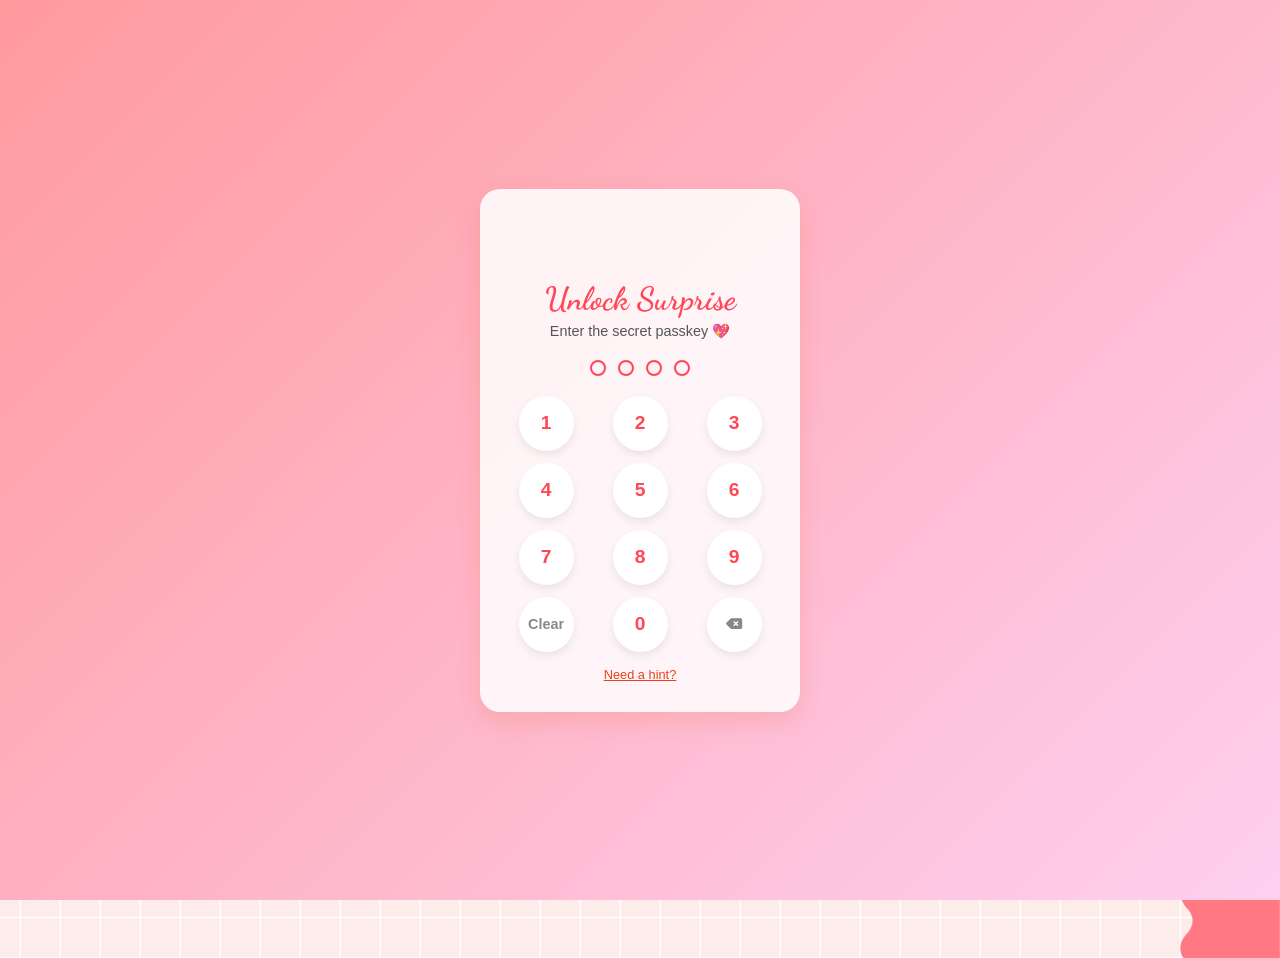
==== commit 070c4580: "Add files via upload" ====
--- a/index.html
+++ b/index.html
@@ -16,13 +16,186 @@
         rel="stylesheet">
     <script src="https://code.jquery.com/jquery-3.7.1.min.js"
         integrity="sha256-/JqT3SQfawRcv/BIHPThkBvs0OEvtFFmqPF/lYI/Cxo=" crossorigin="anonymous"></script>
+
+    <style>
+        /* Lock Screen Styling */
+        #lockScreen {
+            position: fixed;
+            top: 0;
+            left: 0;
+            width: 100vw;
+            height: 100vh;
+            background: linear-gradient(135deg, #ff9a9e 0%, #fecfef 99%, #fecfef 100%);
+            display: flex;
+            flex-direction: column;
+            justify-content: center;
+            align-items: center;
+            z-index: 99999;
+            font-family: 'Poppins', sans-serif;
+            transition: opacity 0.8s ease, visibility 0.8s;
+        }
+
+        #lockScreen.unlocked {
+            opacity: 0;
+            visibility: hidden;
+            pointer-events: none;
+        }
+
+        .lock-container {
+            background: rgba(255, 255, 255, 0.85);
+            padding: 30px 25px;
+            border-radius: 20px;
+            box-shadow: 0 10px 25px rgba(230, 81, 0, 0.15);
+            text-align: center;
+            max-width: 320px;
+            width: 90%;
+            backdrop-filter: blur(5px);
+        }
+
+        .lock-icon {
+            font-size: 2.8rem;
+            color: #ff4757;
+            margin-bottom: 10px;
+        }
+
+        .lock-container h2 {
+            font-family: 'Dancing Script', cursive;
+            font-size: 2rem;
+            color: #ff4757;
+            margin-bottom: 5px;
+        }
+
+        .lock-container p {
+            font-size: 0.9rem;
+            color: #555;
+            margin-bottom: 20px;
+        }
+
+        .pin-display {
+            display: flex;
+            justify-content: center;
+            gap: 12px;
+            margin-bottom: 20px;
+        }
+
+        .pin-dot {
+            width: 16px;
+            height: 16px;
+            border-radius: 50%;
+            border: 2px solid #ff4757;
+            background: transparent;
+            transition: background 0.2s ease;
+        }
+
+        .pin-dot.filled {
+            background: #ff4757;
+        }
+
+        .keypad {
+            display: grid;
+            grid-template-columns: repeat(3, 1fr);
+            gap: 12px;
+            justify-items: center;
+        }
+
+        .key-btn {
+            width: 55px;
+            height: 55px;
+            border-radius: 50%;
+            border: none;
+            background: #fff;
+            color: #ff4757;
+            font-size: 1.2rem;
+            font-weight: 600;
+            box-shadow: 0 4px 8px rgba(0,0,0,0.08);
+            cursor: pointer;
+            transition: transform 0.1s ease, background 0.2s ease;
+            display: flex;
+            align-items: center;
+            justify-content: center;
+        }
+
+        .key-btn:active {
+            transform: scale(0.92);
+            background: #ffeaa7;
+        }
+
+        .key-btn.clear {
+            font-size: 0.9rem;
+            color: #888;
+        }
+
+        .hint-text {
+            margin-top: 15px;
+            font-size: 0.8rem;
+            color: #e84118;
+            cursor: pointer;
+            text-decoration: underline;
+        }
+
+        /* Shake animation for wrong passcode */
+        .shake {
+            animation: shake 0.4s ease-in-out;
+        }
+
+        @keyframes shake {
+            0%, 100% { transform: translateX(0); }
+            20%, 60% { transform: translateX(-10px); }
+            40%, 80% { transform: translateX(10px); }
+        }
+    </style>
 </head>
 
 <body>
+
+    <!-- Lock Screen -->
+    <div id="lockScreen">
+        <div class="lock-container" id="lockBox">
+            <div class="lock-icon"><i class="fa-solid fa-heart-lock"></i></div>
+            <h2>Unlock Surprise</h2>
+            <p>Enter the secret passkey 💖</p>
+            
+            <div class="pin-display">
+                <div class="pin-dot"></div>
+                <div class="pin-dot"></div>
+                <div class="pin-dot"></div>
+                <div class="pin-dot"></div>
+            </div>
+
+            <div class="keypad">
+                <button class="key-btn" onclick="pressKey('1')">1</button>
+                <button class="key-btn" onclick="pressKey('2')">2</button>
+                <button class="key-btn" onclick="pressKey('3')">3</button>
+                <button class="key-btn" onclick="pressKey('4')">4</button>
+                <button class="key-btn" onclick="pressKey('5')">5</button>
+                <button class="key-btn" onclick="pressKey('6')">6</button>
+                <button class="key-btn" onclick="pressKey('7')">7</button>
+                <button class="key-btn" onclick="pressKey('8')">8</button>
+                <button class="key-btn" onclick="pressKey('9')">9</button>
+                <button class="key-btn clear" onclick="clearPin()">Clear</button>
+                <button class="key-btn" onclick="pressKey('0')">0</button>
+                <button class="key-btn clear" onclick="deleteLast()"><i class="fa-solid fa-backspace"></i></button>
+            </div>
+
+            <div class="hint-text" onclick="showHint()">Need a hint?</div>
+        </div>
+    </div>
+<!-- Cute Transition Loading Screen -->
+<div id="loadingScreen">
+    <div class="loader-content">
+        <div class="heart-pulse">
+            <i class="fa-solid fa-heart"></i>
+        </div>
+        <h3> Unlocking your surprise..💖 </h3>
+        <p>Preparing something special for You!</p>
+        <div class="progress-bar">
+            <div class="progress-fill"></div>
+        </div>
+    </div>
+</div>
     <!-- Background Music Player -->
     <div class="music-player-container">
         <audio id="bgMusic" loop>
-            <!-- Replace 'assets/song.mp3' with your audio file path -->
             <source src="./assets/song.mp3" type="audio/mpeg">
             Your browser does not support the audio element.
         </audio>
@@ -67,13 +240,13 @@
                 <div class="btn">
                     <button id="btn__letter">
                         <div class="mail">
-                            Click Here Sinjo
+                            Click Here Sinju
                             <i class="fa-regular fa-envelope"></i>
                         </div>
                     </button>
-
                 </div>
             </div>
+           
             <div class="right">
                 <div class="box__account">
                     <div class="image">
@@ -134,7 +307,6 @@
             <img src="./assets/smiley_icon.png" alt="" width="100">
         </div>
 
-
         <div class="boxMail">
             <i class="fa-solid fa-xmark"></i>
             <div class="boxMail-container">
@@ -142,8 +314,7 @@
                     <div class="userImg">
                         <img src="assets/umnamed.png" alt="">
                     </div>
-                    <h4 class="username">To: Sinjo 💖<span class="underline"></span></h4>
-
+                    <h4 class="username">To: Sinju 💖<span class="underline"></span></h4>
                     <h3>Happy Birthday</h3>
                     <div class="imageCute">
                         <img src="cute1.png" alt="">
@@ -157,9 +328,7 @@
                             always welcome 🤗 you can talk anytime you want to talk specially those which you can't say
                             to others. And this year your all dreams come true. I am wishing you happy birthday
                             🎈🎂🎈 sanu. Love you sooo muchhhh💋. And I am so sorry for all my mistakes that I have ever made with you and I promise that I will never repeate them again, Sorry😖. 
-            
                         </h2>
-
                         <div class="imageCute2">
                             <img src="cute2.png" alt="">
                         </div>
@@ -168,9 +337,85 @@
             </div>
         </div>
     </div>
-   
-</body>
-<script>
+
+    <script>
+    /* --- PIN CODE LOCK SCREEN LOGIC --- */
+    const CORRECT_PIN = "0508"; // Change this to your 4-digit PIN (e.g. 0508 for 5th August)
+    const HINT = "Your birth date (DDMM) 🎂"; // Customize hint here
+
+    let currentInput = "";
+    const dots = document.querySelectorAll('.pin-dot');
+    const lockBox = document.getElementById('lockBox');
+
+    function pressKey(num) {
+        if (currentInput.length < 4) {
+            currentInput += num;
+            updateDots();
+            if (currentInput.length === 4) {
+                setTimeout(checkPin, 200);
+            }
+        }
+    }
+
+    function deleteLast() {
+        if (currentInput.length > 0) {
+            currentInput = currentInput.slice(0, -1);
+            updateDots();
+        }
+    }
+
+    function clearPin() {
+        currentInput = "";
+        updateDots();
+    }
+
+    function updateDots() {
+        dots.forEach((dot, index) => {
+            if (index < currentInput.length) {
+                dot.classList.add('filled');
+            } else {
+                dot.classList.remove('filled');
+            }
+        });
+    }
+
+    function checkPin() {
+    if (currentInput === CORRECT_PIN) {
+        // 1. Hide the Lock Screen
+        document.getElementById('lockScreen').classList.add('unlocked');
+        
+        // 2. Show the Cute Loader
+        const loader = document.getElementById('loadingScreen');
+        const progressFill = document.querySelector('.progress-fill');
+        
+        loader.classList.add('active');
+        
+        // Trigger progress bar fill animation
+        setTimeout(() => {
+            progressFill.style.width = '100%';
+        }, 50);
+
+        // 3. After 2.2 seconds, hide loader & reveal main surprise
+        setTimeout(() => {
+            loader.classList.remove('active');
+            document.body.classList.add('is-unlocked'); // Starts CSS animations
+            playAudio(); // Auto start background music
+            startBirthdayAnimations(); // Starts JS typewriter effects
+        }, 2200);
+
+    } else {
+        lockBox.classList.add('shake');
+        setTimeout(() => {
+            lockBox.classList.remove('shake');
+            clearPin();
+        }, 400);
+    }
+}
+    function showHint() {
+        alert("Hint: " + HINT);
+    }
+
+    /* --- BIRTHDAY ANIMATION LOGIC --- */
     let datetxt = "5 August,Special day";
     let datatxtletter = "My love. You are a very special girl. I always silently thank you for coming into my life. Today, I wish you all the best, lots of health, and lots of joy. I always hope we will celebrate many more birthdays like this together. Happy birthday to you.💕";
     let titleLetter = "To you";
@@ -182,57 +427,60 @@
     let currentIndexTitle = 0;
     let date__of__birth = document.querySelector(".date__of__birth span");
     let text__letter = document.querySelector(".text__letter p");
-    
-    setTimeout(function () {
-        timeDatetxt = setInterval(function () {
-            if (currentIndex < charArrDate.length) {
-                date__of__birth.textContent += charArrDate[currentIndex];
-                currentIndex++;
-            }
-            else {
-                let i = document.createElement("i");
-                i.className = "fa-solid fa-star"
-                document.querySelector(".date__of__birth").prepend(i)
-                document.querySelector(".date__of__birth").appendChild(i.cloneNode(true))
-                clearInterval(timeDatetxt)
-            }
-        }, 100)
-    }, 12000)
+    let timeDatetxt;
+
+    // Triggered ONLY after entering correct PIN
+    function startBirthdayAnimations() {
+        setTimeout(function () {
+            timeDatetxt = setInterval(function () {
+                if (currentIndex < charArrDate.length) {
+                    date__of__birth.textContent += charArrDate[currentIndex];
+                    currentIndex++;
+                }
+                else {
+                    let i = document.createElement("i");
+                    i.className = "fa-solid fa-star";
+                    document.querySelector(".date__of__birth").prepend(i);
+                    document.querySelector(".date__of__birth").appendChild(i.cloneNode(true));
+                    clearInterval(timeDatetxt);
+                }
+            }, 100);
+        }, 12000);
+    }
 
     var intervalContent;
     var intervalTitle;
     $("#btn__letter").on("click", function () {
-        // Trigger music when user opens the letter if not playing already
         playAudio();
 
-        $(".box__letter").slideDown()
+        $(".box__letter").slideDown();
         setTimeout(function () {
             $(".letter__border").slideDown();
-        }, 1000)
+        }, 1000);
         setTimeout(function () {
             intervalTitle = setInterval(function () {
                 if (currentIndexTitle < charArrTitle.length) {
                     document.querySelector(".title__letter").textContent += charArrTitle[currentIndexTitle];
                     let i = document.createElement("i");
-                    i.className = "fa-solid fa-heart"
-                    document.querySelector(".title__letter").appendChild(i)
+                    i.className = "fa-solid fa-heart";
+                    document.querySelector(".title__letter").appendChild(i);
                     currentIndexTitle++;
                 }
                 else {
-                    clearInterval(intervalTitle)
+                    clearInterval(intervalTitle);
                 }
-            }, 100)
-        }, 2000)
+            }, 100);
+        }, 2000);
         setTimeout(function () {
             document.querySelector("#heart__letter").classList.add("animationOp");
             document.querySelector(".love__img").classList.add("animationOp");
             document.querySelector("#mewmew").classList.add("animationOp");
-        }, 2800)
+        }, 2800);
         setTimeout(function () {
             document.querySelectorAll(".heart").forEach((item) => {
-                item.classList.add("animation")
-            })
-        }, 3500)
+                item.classList.add("animation");
+            });
+        }, 3500);
         setTimeout(function () {
             intervalContent = setInterval(function () {
                 if (currentIndexLetter < charArrDateLetter.length) {
@@ -240,41 +488,41 @@
                     currentIndexLetter++;
                 }
                 else {
-                    clearInterval(intervalContent)
+                    clearInterval(intervalContent);
                 }
-            }, 50)
-        }, 6000)
-    })
-    
+            }, 50);
+        }, 6000);
+    });
+
     $(".close").on("click", function () {
-        clearInterval(intervalContent)
+        clearInterval(intervalContent);
         document.querySelector(".title__letter").textContent = "";
         text__letter.textContent = "";
-        currentIndexLetter = 0
-        currentIndexTitle = 0
+        currentIndexLetter = 0;
+        currentIndexTitle = 0;
         document.querySelector("#heart__letter").classList.remove("animationOp");
         document.querySelector(".love__img").classList.remove("animationOp");
         document.querySelector("#mewmew").classList.remove("animationOp");
         document.querySelectorAll(".heart").forEach((item) => {
-            item.classList.remove("animation")
-        })
+            item.classList.remove("animation");
+        });
         $(".box__letter").slideUp();
         $(".letter__border").slideUp();
-    })
-
-    let mailBox = document.querySelector('.mail')
-    let boxmail = document.querySelector('.boxMail')
-    var close = document.querySelector('.fa-xmark')
+    });
+
+    let mailBox = document.querySelector('.mail');
+    let boxmail = document.querySelector('.boxMail');
+    var close = document.querySelector('.fa-xmark');
+    
     mailBox.onclick = function () {
-        // Trigger music when clicking the envelope card
         playAudio();
-        mailBox.classList.toggle('active')
-        boxmail.classList.add('active')
-    }
+        mailBox.classList.toggle('active');
+        boxmail.classList.add('active');
+    };
 
     close.addEventListener('click', function () {
-        boxmail.classList.remove('active')
-    })
+        boxmail.classList.remove('active');
+    });
 
     /* --- Music Player Control Script --- */
     const audio = document.getElementById('bgMusic');
@@ -286,7 +534,7 @@
             musicBtn.classList.add('playing');
             musicIcon.className = "fa-solid fa-pause";
         }).catch(() => {
-            // Browser restricted autoplay until interaction
+            // Browser restricted autoplay
         });
     }
 
@@ -304,14 +552,41 @@
             pauseAudio();
         }
     });
-
-    // Auto-start music on first interaction anywhere on page if blocked by browser policy
-    document.addEventListener('click', function initialPlay() {
-        if (audio.paused) {
-            playAudio();
-        }
-        document.removeEventListener('click', initialPlay);
-    }, { once: true });
+    /* --- NEXT BIRTHDAY COUNTDOWN SCRIPT --- */
+    function startCountdown() {
+        const birthdayMonth = 7; // August (0 = Jan, 7 = Aug)
+        const birthdayDay = 5;   // 5th
+
+        function updateCountdown() {
+            const now = new Date();
+            let currentYear = now.getFullYear();
+            let nextBirthday = new Date(currentYear, birthdayMonth, birthdayDay, 0, 0, 0);
+
+            // If this year's birthday has already passed, set target to next year
+            if (now > nextBirthday) {
+                nextBirthday = new Date(currentYear + 1, birthdayMonth, birthdayDay, 0, 0, 0);
+            }
+
+            const diff = nextBirthday - now;
+
+            const days = Math.floor(diff / (1000 * 60 * 60 * 24));
+            const hours = Math.floor((diff / (1000 * 60 * 60)) % 24);
+            const mins = Math.floor((diff / (1000 * 60)) % 60);
+            const secs = Math.floor((diff / 1000) % 60);
+
+            document.getElementById('cd-days').textContent = String(days).padStart(2, '0');
+            document.getElementById('cd-hours').textContent = String(hours).padStart(2, '0');
+            document.getElementById('cd-mins').textContent = String(mins).padStart(2, '0');
+            document.getElementById('cd-secs').textContent = String(secs).padStart(2, '0');
+        }
+
+        updateCountdown();
+        setInterval(updateCountdown, 1000);
+    }
+
+    // Initialize countdown timer on page load
+    startCountdown();
 </script>
-
+    
+</body>
 </html>
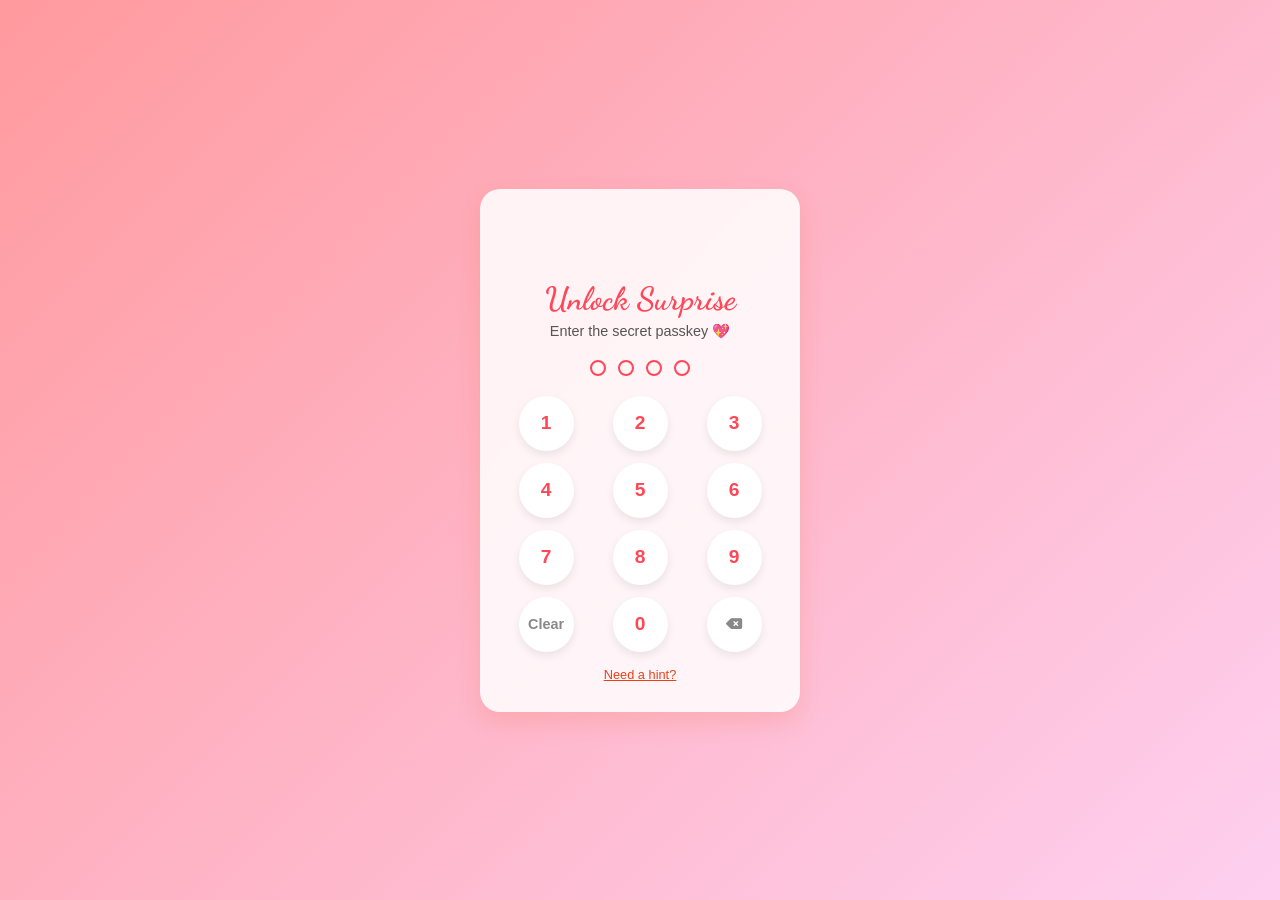
==== commit dcaaa7c0: "file done" ====
--- a/style.css
+++ b/style.css
@@ -1095,3 +1095,191 @@
     color: white;
     z-index: 10000000000000000;
 }
+/* Pause main wrapper animations while screen is locked */
+#wrapper {
+    opacity: 0;
+    transition: opacity 0.6s ease;
+}
+
+body.is-unlocked #wrapper {
+    opacity: 1;
+}
+
+/* Keeps all CSS delays at 0 until unlocked */
+body:not(.is-unlocked) #wrapper,
+body:not(.is-unlocked) #wrapper * {
+    animation-play-state: paused !important;
+}
+/* --- Cute Loading Screen Styling --- */
+#loadingScreen {
+    position: fixed;
+    top: 0;
+    left: 0;
+    width: 100vw;
+    height: 100vh;
+    background: linear-gradient(135deg, #ff9a9e 0%, #fecfef 100%);
+    display: flex;
+    justify-content: center;
+    align-items: center;
+    z-index: 99998; /* Placed right behind lockScreen */
+    opacity: 0;
+    visibility: hidden;
+    transition: opacity 0.5s ease, visibility 0.5s;
+    font-family: 'Poppins', sans-serif;
+}
+
+#loadingScreen.active {
+    opacity: 1;
+    visibility: visible;
+}
+
+.loader-content {
+    text-align: center;
+    background: rgba(255, 255, 255, 0.9);
+    padding: 35px 30px;
+    border-radius: 25px;
+    box-shadow: 0 10px 30px rgba(255, 71, 87, 0.2);
+    backdrop-filter: blur(8px);
+    max-width: 320px;
+    width: 85%;
+}
+
+.heart-pulse {
+    font-size: 3.5rem;
+    color: #ff4757;
+    animation: heartBeat 1.2s infinite ease-in-out;
+    margin-bottom: 15px;
+}
+
+@keyframes heartBeat {
+    0%, 100% { transform: scale(1); }
+    14% { transform: scale(1.2); }
+    28% { transform: scale(1); }
+    42% { transform: scale(1.2); }
+    70% { transform: scale(1); }
+}
+
+.loader-content h3 {
+    font-family: 'Dancing Script', cursive;
+    font-size: 1.8rem;
+    color: #ff4757;
+    margin-bottom: 5px;
+}
+
+.loader-content p {
+    font-size: 0.85rem;
+    color: #666;
+    margin-bottom: 20px;
+}
+
+.progress-bar {
+    width: 100%;
+    height: 8px;
+    background: #ffeaa7;
+    border-radius: 10px;
+    overflow: hidden;
+}
+
+.progress-fill {
+    width: 0%;
+    height: 100%;
+    background: #ff4757;
+    border-radius: 10px;
+    transition: width 2s cubic-bezier(0.4, 0, 0.2, 1);
+}
+/* ==========================================
+   NEXT BIRTHDAY COUNTDOWN STYLES
+   ========================================== */
+/* --- NEXT BIRTHDAY COUNTDOWN STYLES --- */
+.countdown-container {
+    margin: 15px auto;
+    padding: 12px 18px;
+    background: rgba(255, 255, 255, 0.85);
+    border-radius: 18px;
+    box-shadow: 0 6px 18px rgba(255, 71, 87, 0.12);
+    backdrop-filter: blur(5px);
+    display: none; /* Keeps it hidden initially */
+    text-align: center;
+    border: 1px solid rgba(255, 182, 193, 0.5);
+    opacity: 0;
+    transition: opacity 0.8s ease;
+}
+
+/* Class added via JS when the Date of Birth animation finishes */
+.countdown-container.show {
+    display: inline-block;
+    opacity: 1;
+}
+
+.countdown-container:hover {
+    transform: translateY(-2px);
+    box-shadow: 0 8px 22px rgba(255, 71, 87, 0.18);
+}
+
+.countdown-title {
+    font-family: 'Poppins', sans-serif;
+    font-size: 0.8rem;
+    color: #ff4757;
+    margin-bottom: 8px;
+    font-weight: 600;
+    letter-spacing: 0.5px;
+    display: flex;
+    align-items: center;
+    justify-content: center;
+    gap: 6px;
+}
+
+.countdown-timer {
+    display: flex;
+    gap: 12px;
+    justify-content: center;
+    align-items: center;
+}
+
+.countdown-box {
+    display: flex;
+    flex-direction: column;
+    align-items: center;
+    min-width: 42px;
+}
+
+.countdown-number {
+    font-family: 'Poppins', sans-serif;
+    font-size: 1.2rem;
+    font-weight: 700;
+    color: #d63031;
+    line-height: 1;
+}
+
+.countdown-label {
+    font-family: 'Poppins', sans-serif;
+    font-size: 0.65rem;
+    color: #666;
+    margin-top: 4px;
+    text-transform: uppercase;
+    letter-spacing: 0.5px;
+}
+
+/* Optional adjustment for mobile screens */
+@media screen and (max-width: 480px) {
+    .countdown-container {
+        padding: 10px 14px;
+        margin: 10px auto;
+    }
+    
+    .countdown-timer {
+        gap: 8px;
+    }
+
+    .countdown-box {
+        min-width: 36px;
+    }
+
+    .countdown-number {
+        font-size: 1rem;
+    }
+
+    .countdown-label {
+        font-size: 0.58rem;
+    }
+}
